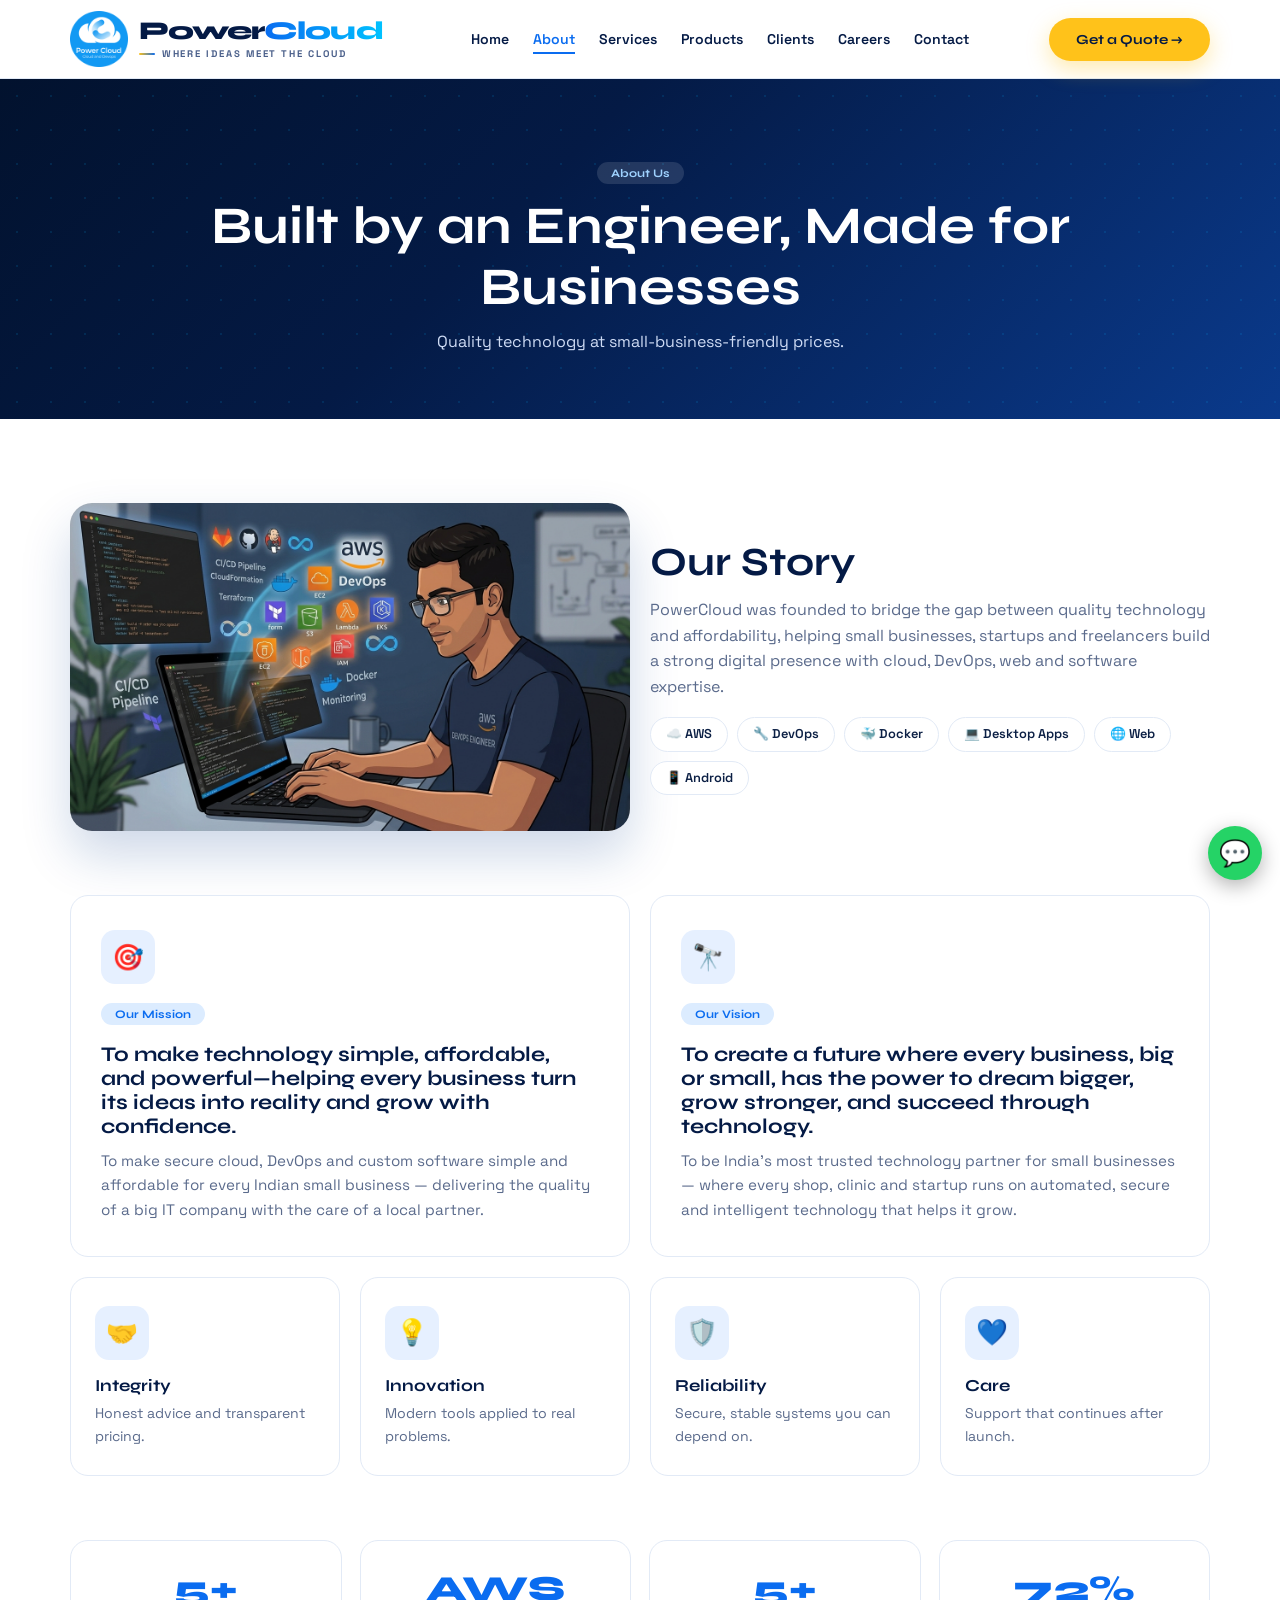
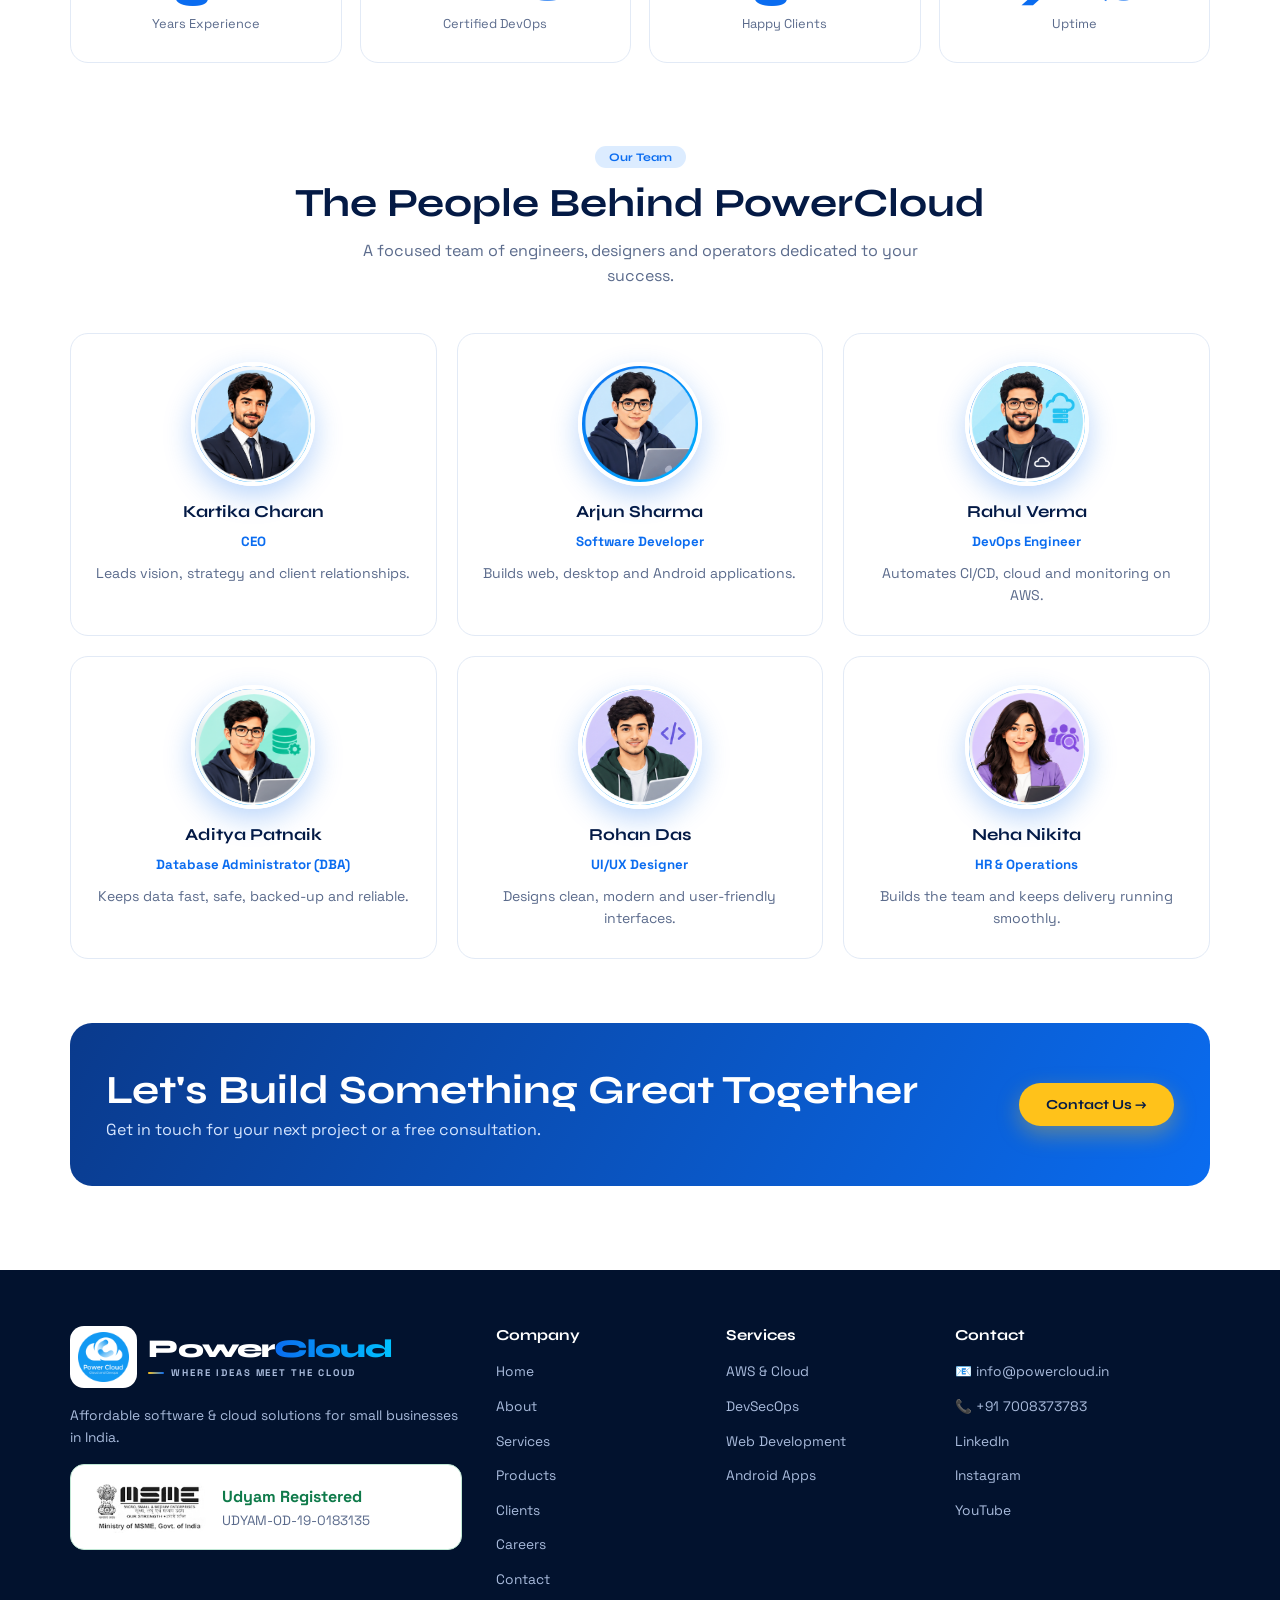
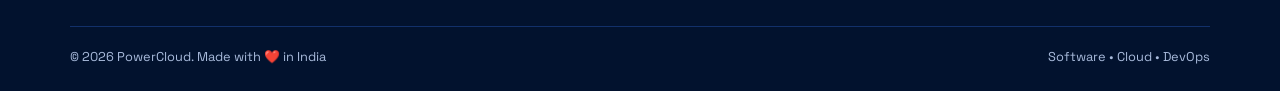
==== about/index.html @ 6727c26b "new web update" ====
<!DOCTYPE html><html lang="en"><head><meta charset="UTF-8"><meta name="viewport" content="width=device-width, initial-scale=1.0">
<title>About PowerCloud | Leading IT & Cloud Solutions Provider in India</title><meta name="description" content="PowerCloud is an Udyam registered IT company offering affordable cloud, DevOps, web and software solutions for small businesses, startups and freelancers."><meta name="keywords" content="about PowerCloud, Udyam registered IT company, software company India, AWS DevOps engineer">
<meta name="author" content="PowerCloud"><meta name="robots" content="index, follow, max-image-preview:large"><link rel="canonical" href="https://powercloud.in/about/">
<link rel="icon" type="image/png" href="https://powercloud.in/images/powercloud_logo.png">
<meta property="og:type" content="website"><meta property="og:site_name" content="PowerCloud"><meta property="og:url" content="https://powercloud.in/about/"><meta property="og:title" content="About PowerCloud | Leading IT & Cloud Solutions Provider in India"><meta property="og:description" content="PowerCloud is an Udyam registered IT company offering affordable cloud, DevOps, web and software solutions for small businesses, startups and freelancers."><meta property="og:image" content="https://powercloud.in/images/powercloud_logo.png">
<meta name="twitter:card" content="summary_large_image"><meta name="twitter:title" content="About PowerCloud | Leading IT & Cloud Solutions Provider in India"><meta name="twitter:description" content="PowerCloud is an Udyam registered IT company offering affordable cloud, DevOps, web and software solutions for small businesses, startups and freelancers."><meta name="theme-color" content="#2563eb"><link href="https://fonts.googleapis.com/css2?family=Space+Grotesk:wght@300;400;500;600;700&family=Syne:wght@400;600;700;800&display=swap" rel="stylesheet"/><link rel="stylesheet" href="../assets/style.css"></head><body>
<nav><div class="c"><a class="brand" href="../"><img src="../images/powercloud_logo.png" alt="PowerCloud logo"><span class="bt2"><b>Power<em>Cloud</em></b><small>Where Ideas Meet the Cloud</small></span></a><ul class="lk"><li><a href="../">Home</a></li><li><a href="../about/" class=on>About</a></li><li><a href="../services/">Services</a></li><li><a href="../products/">Products</a></li><li><a href="../clients/">Clients</a></li><li><a href="../careers/">Careers</a></li><li><a href="../contact/">Contact</a></li></ul>
<a class="btn bp nb" href="../contact/">Get a Quote →</a><button class="ham" aria-label="Menu">☰</button></div></nav>
<header class="ph"><div class="c"><span class="lb">About Us</span><h1>Built by an Engineer, Made for Businesses</h1><p class="sub">Quality technology at small-business-friendly prices.</p></div></header><section class="s"><div class="c"><div class="gr g2" style="margin-top:0;align-items:center"><div class="rv"><img src="../images/about.jpg" alt="PowerCloud AWS DevOps Engineer" style="border-radius:22px;box-shadow:0 24px 50px rgba(10,60,140,.2)"></div>
<div class="rv"><h2>Our Story</h2><p class="sub">PowerCloud was founded to bridge the gap between quality technology and affordability, helping small businesses, startups and freelancers build a strong digital presence with cloud, DevOps, web and software expertise.</p>
<div class="pl"><span>☁️ AWS</span><span>🔧 DevOps</span><span>🐳 Docker</span><span>💻 Desktop Apps</span><span>🌐 Web</span><span>📱 Android</span></div></div></div>
<div class="gr g2 rv" style="margin-top:64px"><div class="cd mv"><div class="ic">🎯</div><span class="lb">Our Mission</span><h3>To make technology simple, affordable, and powerful—helping every business turn its ideas into reality and grow with confidence.</h3><p>To make secure cloud, DevOps and custom software simple and affordable for every Indian small business — delivering the quality of a big IT company with the care of a local partner.</p></div>
<div class="cd mv"><div class="ic">🔭</div><span class="lb">Our Vision</span><h3>To create a future where every business, big or small, has the power to dream bigger, grow stronger, and succeed through technology.</h3><p>To be India's most trusted technology partner for small businesses — where every shop, clinic and startup runs on automated, secure and intelligent technology that helps it grow.</p></div></div>
<div class="gr g4" style="margin-top:20px"><div class="cd rv"><div class="ic">🤝</div><h3>Integrity</h3><p>Honest advice and transparent pricing.</p></div><div class="cd rv"><div class="ic">💡</div><h3>Innovation</h3><p>Modern tools applied to real problems.</p></div><div class="cd rv"><div class="ic">🛡️</div><h3>Reliability</h3><p>Secure, stable systems you can depend on.</p></div><div class="cd rv"><div class="ic">💙</div><h3>Care</h3><p>Support that continues after launch.</p></div></div><div class="st4 rv" style="margin-top:64px"><div><b data-n="5" data-s="+">0</b><span>Years Experience</span></div><div><b>AWS</b><span>Certified DevOps</span></div><div><b data-n="5" data-s="+">0</b><span>Happy Clients</span></div><div><b data-n="99" data-s="%">0</b><span>Uptime</span></div></div><div class="ct" style="margin-top:80px"><span class="lb">Our Team</span><h2>The People Behind PowerCloud</h2><p class="sub">A focused team of engineers, designers and operators dedicated to your success.</p></div><div class="gr g3"><div class="cd rv tm"><div class="av">👨‍💼<img src="../images/team/ceo.jpg" alt="CEO &amp; Founder" onerror="this.remove()"></div><h3>Kartika Charan</h3><small>CEO</small><p style="margin-top:8px">Leads vision, strategy and client relationships.</p></div><div class="cd rv tm"><div class="av">👨‍💻<img src="../images/team/developer.jpg" alt="Software Developer" onerror="this.remove()"></div><h3>Arjun Sharma</h3><small>Software Developer</small><p style="margin-top:8px">Builds web, desktop and Android applications.</p></div><div class="cd rv tm"><div class="av">👨‍💻<img src="../images/team/devops.jpg" alt="DevOps Engineer" onerror="this.remove()"></div><h3>Rahul Verma</h3><small>DevOps Engineer</small><p style="margin-top:8px">Automates CI/CD, cloud and monitoring on AWS.</p></div><div class="cd rv tm"><div class="av">👨‍💻<img src="../images/team/dba.jpg" alt="Database Administrator (DBA)" onerror="this.remove()"></div><h3>Aditya Patnaik</h3><small>Database Administrator (DBA)</small><p style="margin-top:8px">Keeps data fast, safe, backed-up and reliable.</p></div><div class="cd rv tm"><div class="av">👨‍💻<img src="../images/team/ui.jpg" alt="UI/UX Designer" onerror="this.remove()"></div><h3>Rohan Das</h3><small>UI/UX Designer</small><p style="margin-top:8px">Designs clean, modern and user-friendly interfaces.</p></div><div class="cd rv tm"><div class="av">👩‍💻<img src="../images/team/hr.jpg" alt="HR &amp; Operations" onerror="this.remove()"></div><h3>Neha Nikita</h3><small>HR &amp; Operations</small><p style="margin-top:8px">Builds the team and keeps delivery running smoothly.</p></div></div><div class="bn rv"><div><h2>Let's Build Something Great Together</h2><p>Get in touch for your next project or a free consultation.</p></div><a class="btn bp" href="../contact/">Contact Us →</a></div></div></section>
<footer><div class="c"><div class="fg"><div><a class="brand" href="../" style="margin-bottom:16px"><span class="lg"><img src="../images/powercloud_logo.png" alt="PowerCloud logo"></span><span class="bt2"><b>Power<em>Cloud</em></b><small>Where Ideas Meet the Cloud</small></span></a><p>Affordable software &amp; cloud solutions for small businesses in India.</p>
<div class="udy" style="background:#fff;margin-top:16px"><img src="../images/udyam_logo.png" alt="Udyam Registration - MSME, Government of India"><div><b>Udyam Registered</b><span>UDYAM-OD-19-0183135</span></div></div></div>
<div><h4>Company</h4><ul><li><a href="../">Home</a></li><li><a href="../about/">About</a></li><li><a href="../services/">Services</a></li><li><a href="../products/">Products</a></li><li><a href="../clients/">Clients</a></li><li><a href="../careers/">Careers</a></li><li><a href="../contact/">Contact</a></li></ul></div>
<div><h4>Services</h4><ul><li><a href="../services/">AWS &amp; Cloud</a></li><li><a href="../services/">DevSecOps</a></li><li><a href="../services/">Web Development</a></li><li><a href="../services/">Android Apps</a></li></ul></div>
<div><h4>Contact</h4><ul><li><a href="mailto:info@powercloud.in">📧 info@powercloud.in</a></li><li><a href="tel:+917008373783">📞 +91 7008373783</a></li><li><a href="https://www.linkedin.com/company/powercloud-in/" target="_blank" rel="noopener">LinkedIn</a></li><li><a href="https://www.instagram.com/powercloud_india" target="_blank" rel="noopener">Instagram</a></li><li><a href="https://www.youtube.com/@PowerCloud-cn6yg" target="_blank" rel="noopener">YouTube</a></li></ul></div></div>
<div class="fb"><span>© <span id="yr"></span> PowerCloud. Made with ❤️ in India</span><span>Software • Cloud • DevOps</span></div></div></footer>
<a class="fab" href="https://wa.me/917008373783" target="_blank" rel="noopener" title="WhatsApp">💬</a><script src="../assets/site.js"></script></body></html>
---- assets/style.css ----
:root{--nv:#041a45;--nv2:#0a3a8c;--ac:#0a6cf0;--ac2:#00b4ff;--yl:#ffc21a;--tx:#0b1f44;--mu:#5b6b8c;--bd:#e2eaf6;--sf:#f2f7fe;--fh:'Syne',sans-serif;--fb:'Space Grotesk',sans-serif}
*{box-sizing:border-box;margin:0;padding:0}html{scroll-behavior:smooth}
body{background:#fff;color:var(--tx);font-family:var(--fb);line-height:1.6;overflow-x:hidden;padding-bottom:0}
a{text-decoration:none;color:inherit}img{max-width:100%;display:block}
.c{max-width:1180px;margin:0 auto;padding:0 20px}.s{padding:84px 0}.alt{background:var(--sf)}
h1,h2,h3{font-family:var(--fh);line-height:1.15;color:var(--nv)}h2{font-size:clamp(1.7rem,3.4vw,2.5rem);margin-bottom:12px}
.lb{display:inline-block;padding:4px 14px;border-radius:99px;background:#dcecff;color:var(--ac);font:700 .72rem var(--fh);margin-bottom:12px}
.sub{color:var(--mu);max-width:560px}.ct{text-align:center}.ct .sub{margin:0 auto}
.btn{display:inline-flex;gap:8px;align-items:center;justify-content:center;padding:12px 26px;border-radius:99px;font:700 .86rem var(--fh);border:1.5px solid transparent;cursor:pointer;transition:.25s}
.bp{background:var(--yl);color:var(--nv);box-shadow:0 8px 22px rgba(255,194,26,.35)}.bp:hover{transform:translateY(-3px)}
.bb{background:var(--ac);color:#fff}.bb:hover{transform:translateY(-3px);background:#0858c4}
.bg{border-color:rgba(255,255,255,.55);color:#fff}.bg:hover{background:#fff;color:var(--nv)}.bo{border-color:var(--ac);color:var(--ac)}.bo:hover{background:var(--ac);color:#fff}
nav{position:sticky;top:0;z-index:50;background:rgba(255,255,255,.94);backdrop-filter:blur(12px);border-bottom:1px solid var(--bd)}
nav .c{display:flex;align-items:center;justify-content:space-between;height:68px}nav img{height:42px}
.lk{display:flex;gap:30px;list-style:none}.lk a{font:600 .88rem var(--fb);color:var(--nv);position:relative;padding:6px 0}
.lk a:after{content:'';position:absolute;left:0;bottom:0;height:2px;width:0;background:var(--ac);transition:.3s}.lk a:hover:after,.lk a.on:after{width:100%}.lk a.on{color:var(--ac)}
.ham{display:none;background:none;border:0;font-size:1.7rem;color:var(--nv);cursor:pointer}
.hero,.ph{background:linear-gradient(135deg,#02122e,var(--nv) 40%,var(--nv2));color:#fff;position:relative;overflow:hidden}
.hero:before,.ph:before{content:'';position:absolute;inset:0;background-image:radial-gradient(rgba(0,180,255,.25) 1.2px,transparent 1.2px);background-size:34px 34px;animation:pan 30s linear infinite;opacity:.5}
@keyframes pan{to{background-position:340px 340px}}
.hero .c{position:relative;display:grid;grid-template-columns:1.05fr 1fr;gap:30px;align-items:center;padding-top:70px;padding-bottom:60px}
.pill{display:inline-flex;gap:8px;align-items:center;padding:6px 16px;border:1px solid rgba(255,255,255,.3);border-radius:99px;font-size:.78rem;background:rgba(255,255,255,.08)}
.hero h1{color:#fff;font-size:clamp(2.3rem,5.5vw,4rem);margin:18px 0 16px}.hero h1 b{color:var(--ac2);background:linear-gradient(90deg,#00b4ff,#7cf);-webkit-background-clip:text;background-clip:text;-webkit-text-fill-color:transparent}
.hero p.sub{color:#cfdcf5;margin-bottom:26px}.bt{display:flex;gap:12px;flex-wrap:wrap}
.mini{display:flex;gap:26px;flex-wrap:wrap;margin-top:34px;font-size:.82rem;color:#cfdcf5}.mini span{display:flex;gap:8px;align-items:center}
.art{position:relative}.art svg{width:100%;height:auto;animation:fl 5s ease-in-out infinite;filter:drop-shadow(0 30px 40px rgba(0,120,255,.45))}
@keyframes fl{50%{transform:translateY(-16px)}}
.tag2{position:absolute;right:2%;top:4%;font:italic 600 1.2rem 'Space Grotesk';transform:rotate(-8deg);color:#fff;text-align:center}
.tr{background:#fff;border-bottom:1px solid var(--bd)}.tr .c{display:flex;gap:24px;align-items:center;justify-content:center;flex-wrap:wrap;padding-top:18px;padding-bottom:18px;font-size:.86rem;color:var(--mu)}
.tr img{height:46px;width:auto}.tr b{color:var(--tx)}
.ph{text-align:center;padding:80px 0 64px}.ph .c{position:relative}.ph h1{color:#fff;font-size:clamp(2rem,4.8vw,3.3rem);margin-bottom:12px}.ph .sub{margin:0 auto;color:#cfdcf5}.ph .lb{background:rgba(255,255,255,.12);color:#9fd2ff}
.gr{display:grid;gap:20px;margin-top:44px}.g2{grid-template-columns:repeat(2,1fr)}.g3{grid-template-columns:repeat(3,1fr)}.g4{grid-template-columns:repeat(4,1fr)}
.cd{background:#fff;border:1px solid var(--bd);border-radius:18px;padding:28px 24px;transition:.3s;display:block}
.cd:hover{transform:translateY(-8px);border-color:#9cc4ff;box-shadow:0 22px 44px rgba(10,108,240,.16)}
.ic{font-size:1.6rem;width:54px;height:54px;border-radius:14px;display:flex;align-items:center;justify-content:center;background:#e6f0ff;margin-bottom:16px;transition:.3s}.cd:hover .ic{transform:rotate(-8deg) scale(1.1)}
.cd h3{font-size:1.05rem;margin-bottom:7px}.cd p,.cd li{color:var(--mu);font-size:.88rem}.cd ul{list-style:none;margin-top:12px;display:grid;gap:6px}.cd li:before{content:'✓ ';color:var(--ac);font-weight:700}
.tag{display:inline-block;margin-bottom:12px;padding:4px 12px;border-radius:99px;font-size:.7rem;font-weight:700;background:#fff3cf;color:#9a6a00}
.st4{display:grid;grid-template-columns:repeat(4,1fr);gap:18px}.st4 div{text-align:center;padding:26px 10px;border-radius:18px;background:#fff;border:1px solid var(--bd)}
.st4 b{display:block;font:800 2.2rem var(--fh);color:var(--ac)}.st4 span{font-size:.8rem;color:var(--mu)}
.steps{counter-reset:n}.steps .cd{position:relative}.steps .cd:before{counter-increment:n;content:'0' counter(n);position:absolute;right:20px;top:14px;font:800 2.4rem var(--fh);color:#e6f0ff}
.udy{display:flex;gap:16px;align-items:center;margin-top:24px;padding:16px 20px;border:1px solid #bfe7d4;background:#effaf4;border-radius:14px}.udy img{height:52px;width:auto}.udy b{color:#0f7a4a}.udy span{display:block;font-size:.84rem;color:var(--mu)}
.mq{overflow:hidden;margin-top:34px;mask-image:linear-gradient(90deg,transparent,#000 10%,#000 90%,transparent)}.mq div{display:flex;gap:18px;width:max-content;animation:mq 28s linear infinite}.mq:hover div{animation-play-state:paused}
@keyframes mq{to{transform:translateX(-50%)}}.mq a{display:flex;gap:12px;align-items:center;padding:14px 26px;border:1px solid var(--bd);border-radius:14px;background:#fff;font:700 .9rem var(--fh);white-space:nowrap}.mq img{height:34px;width:34px;object-fit:contain}
.quote{margin-top:34px;padding:28px;border-radius:18px;background:#fff;border:1px solid var(--bd);max-width:720px;margin-inline:auto;color:var(--mu);font-style:italic}.quote b{display:block;margin-top:12px;font-style:normal;color:var(--nv)}
.bn{background:linear-gradient(120deg,var(--nv2),var(--ac));color:#fff;border-radius:22px;padding:44px 36px;display:flex;justify-content:space-between;align-items:center;gap:24px;flex-wrap:wrap;margin-top:64px}.bn h2{color:#fff;margin:0 0 4px}.bn p{color:#d6e6ff}
.th{height:120px;border-radius:12px;margin-bottom:14px;display:flex;align-items:center;justify-content:center;font-size:2.6rem;background:linear-gradient(135deg,var(--nv),var(--ac))}
.pl{display:flex;flex-wrap:wrap;gap:9px;margin-top:18px}.pl span{padding:6px 15px;border-radius:99px;background:#fff;border:1px solid var(--bd);font-size:.8rem;font-weight:600}
.cg{display:grid;grid-template-columns:1fr 1.3fr;gap:44px}.ci{display:flex;gap:14px;margin-bottom:20px}.ci i{font-style:normal;width:44px;height:44px;border-radius:12px;background:#e6f0ff;display:flex;align-items:center;justify-content:center;flex-shrink:0}.ci small{display:block;color:var(--mu);font-size:.75rem}
form{background:#fff;border:1px solid var(--bd);border-radius:20px;padding:30px;display:grid;gap:14px;box-shadow:0 20px 50px rgba(10,60,140,.08)}.r2{display:grid;grid-template-columns:1fr 1fr;gap:14px}
label{font:600 .76rem var(--fb);color:var(--mu);display:block;margin-bottom:5px}input,select,textarea{width:100%;background:var(--sf);border:1.5px solid var(--bd);border-radius:10px;padding:12px 14px;color:var(--tx);font:1rem var(--fb);outline:0}
input:focus,select:focus,textarea:focus{border-color:var(--ac);background:#fff}textarea{min-height:110px;resize:vertical}.hp{position:absolute;left:-9999px}#msg{font-size:.88rem;min-height:20px}
footer{background:#02122e;color:#a9bbdc;padding:56px 0 24px}.fg{display:grid;grid-template-columns:2fr 1fr 1fr 1.3fr;gap:34px}footer h4{color:#fff;margin-bottom:14px;font:700 .95rem var(--fh)}
footer ul{list-style:none;display:grid;gap:9px}footer a,footer p{font-size:.86rem}footer li a:hover{color:var(--yl)}.fb{margin-top:34px;padding-top:20px;border-top:1px solid #12306a;font-size:.8rem;display:flex;justify-content:space-between;flex-wrap:wrap;gap:8px}
.fab{position:fixed;right:18px;bottom:20px;width:54px;height:54px;border-radius:50%;background:#25d366;display:flex;align-items:center;justify-content:center;font-size:1.6rem;z-index:40;box-shadow:0 6px 20px rgba(0,0,0,.3);animation:pu 2.4s infinite}
@keyframes pu{0%{box-shadow:0 0 0 0 rgba(37,211,102,.6)}70%,100%{box-shadow:0 0 0 16px rgba(37,211,102,0)}}
.rv{opacity:0;transform:translateY(28px);transition:opacity .7s,transform .7s}.rv.v{opacity:1;transform:none}.rv:nth-child(2){transition-delay:.1s}.rv:nth-child(3){transition-delay:.2s}.rv:nth-child(4){transition-delay:.3s}
@media(max-width:900px){.s{padding:60px 0}.hero .c,.g2,.g3,.cg,.fg{grid-template-columns:1fr}.g4,.st4{grid-template-columns:1fr 1fr}.ham{display:block}.art{max-width:380px;margin:0 auto}.tag2{font-size:.9rem}
.lk{display:none;position:absolute;top:68px;left:0;right:0;flex-direction:column;gap:0;background:#fff;border-bottom:1px solid var(--bd);box-shadow:0 20px 30px rgba(0,0,0,.08)}.lk.o{display:flex}.lk a{display:block;padding:15px 20px;border-top:1px solid var(--bd)}.nb{display:none}
.r2{grid-template-columns:1fr}.bt .btn{flex:1 1 100%}.bn{text-align:center;justify-content:center;padding:34px 22px}.hero .c{padding-top:44px}.mini{gap:16px}}
@media(max-width:480px){.g4,.st4{grid-template-columns:1fr}.st4{grid-template-columns:1fr 1fr}}
@media(prefers-reduced-motion:reduce){*{animation:none!important;transition:none!important}.rv{opacity:1;transform:none}}
nav .c{height:78px}.brand{display:flex;align-items:center;gap:11px}.brand img{height:56px;width:auto}
.bt2 b{display:block;font:800 1.5rem var(--fh);line-height:1;background:linear-gradient(90deg,var(--nv),var(--ac));-webkit-background-clip:text;background-clip:text;-webkit-text-fill-color:transparent}
.bt2 small{display:block;margin-top:5px;font:700 .62rem var(--fb);letter-spacing:.16em;text-transform:uppercase;color:var(--ac)}
footer .lg{background:#fff;border-radius:14px;padding:6px 8px;display:flex}footer .brand img{height:50px}footer .bt2 b{background:none;-webkit-text-fill-color:#fff;color:#fff}footer .bt2 small{color:var(--yl)}
#hs{height:420vh;position:relative}.hero{position:sticky;top:78px;height:calc(100vh - 78px);min-height:540px}.hero:before{pointer-events:none}
.sl{position:absolute;inset:0;display:flex;align-items:center;opacity:0;visibility:hidden;transition:opacity .8s,visibility .8s}.sl.on{opacity:1;visibility:visible}
.sl .c{width:100%;padding-top:20px;padding-bottom:70px}.sl h1{font-size:clamp(1.8rem,4.6vw,3.5rem)}
.sl .tx>*,.sl .art{opacity:0;transform:translateY(26px)}.sl.on .tx>*,.sl.on .art{animation:up .8s forwards}.sl.on .tx>:nth-child(2){animation-delay:.12s}.sl.on .tx>:nth-child(3){animation-delay:.24s}.sl.on .tx>:nth-child(4){animation-delay:.36s}.sl.on .art{animation-delay:.2s}
@keyframes up{to{opacity:1;transform:none}}
.dots{position:absolute;bottom:20px;left:50%;transform:translateX(-50%);display:flex;gap:10px;z-index:3}.dots button{width:12px;height:12px;border-radius:99px;border:0;background:rgba(255,255,255,.35);cursor:pointer;transition:.3s}.dots button.on{width:34px;background:var(--yl)}
.bar{position:absolute;left:0;right:0;bottom:0;height:3px;background:rgba(255,255,255,.12)}.bar i{display:block;height:100%;width:0;background:linear-gradient(90deg,var(--ac2),var(--yl))}
.dash{stroke-dasharray:6 6;animation:ds 1s linear infinite}@keyframes ds{to{stroke-dashoffset:-12}}
.stars{color:#f5a400;letter-spacing:3px;margin-bottom:10px}.au{display:flex;gap:12px;align-items:center;margin-top:18px}.au img{width:48px;height:48px;border-radius:50%;object-fit:cover;border:1px solid var(--bd);background:#fff}
@media(max-width:900px){nav .c{height:70px}.brand img{height:46px}.bt2 b{font-size:1.2rem}.bt2 small{font-size:.54rem;letter-spacing:.1em}.lk{top:70px}
#hs{height:380vh}.hero{top:70px;height:calc(100vh - 70px);min-height:500px}.sl .c{grid-template-columns:1fr;gap:10px;padding-top:12px;padding-bottom:56px}.sl .art{order:-1;max-width:190px}.sl h1{font-size:1.75rem;margin:12px 0 10px}.sl .sub{font-size:.9rem;margin-bottom:16px}.sl .bt .btn{flex:1 1 40%;padding:11px 10px;font-size:.8rem}.sl .tag2{display:none}}
@media(max-width:360px){.bt2 small{display:none}}
.bt2 b{font:800 1.6rem var(--fh);letter-spacing:-.035em;line-height:1;color:var(--nv);background:none;-webkit-text-fill-color:currentColor;display:flex;align-items:center}
.bt2 b:after{content:'';width:8px;height:8px}
.bt2 em{font-style:normal;background:linear-gradient(90deg,#0a6cf0,#00c2ff,#0a6cf0);background-size:200% 100%;-webkit-background-clip:text;background-clip:text;-webkit-text-fill-color:transparent;animation:sh 4s linear infinite}@keyframes sh{to{background-position:-200% 0}}
.bt2 small{display:flex;align-items:center;gap:7px;font-size:.6rem;letter-spacing:.2em;color:#4a5f8a}.bt2 small:before{content:'';width:16px;height:2px;border-radius:2px;background:linear-gradient(90deg,var(--yl),var(--ac))}
footer .bt2 b{color:#fff}footer .bt2 small{color:#a9bbdc}
.art img{width:100%;aspect-ratio:4/3;object-fit:cover;border-radius:22px;border:1px solid rgba(255,255,255,.25);box-shadow:0 30px 60px rgba(0,120,255,.4);background:linear-gradient(135deg,var(--nv2),var(--ac));animation:fl 5s ease-in-out infinite}
.mv{padding:34px 30px}.mv h3{font-size:1.3rem;margin:6px 0 10px}.mv p{font-size:.95rem}
.tm{text-align:center}.tm small{color:var(--ac);font-weight:700}.av{width:124px;height:124px;margin:0 auto 16px;border-radius:50%;position:relative;overflow:hidden;background:linear-gradient(135deg,var(--ac),var(--ac2));display:flex;align-items:center;justify-content:center;font-size:2.8rem;border:4px solid #fff;box-shadow:0 10px 28px rgba(10,108,240,.28)}.av img{position:absolute;inset:0;width:100%;height:100%;object-fit:cover}
.cls{margin-top:44px;display:grid;grid-template-columns:1.1fr 1fr;gap:34px;align-items:center;padding:40px;border-radius:24px;background:linear-gradient(135deg,var(--nv),var(--nv2));position:relative;overflow:hidden}
.cls ul{list-style:none;margin:16px 0 22px;display:grid;gap:8px;color:#fff;font-size:.92rem}.cls li:before{content:'✓ ';color:var(--yl);font-weight:700}.cls form h3{margin-bottom:2px}
.fm{font-size:.88rem;min-height:20px}
@media(max-width:900px){.cls{grid-template-columns:1fr;padding:26px 18px}.sl .art{max-width:230px}.bt2 b{font-size:1.3rem}.bt2 small{font-size:.5rem;letter-spacing:.12em}.bt2 small:before{width:10px}}
.vh{position:relative!important;top:auto!important;height:calc(100vh - 78px);height:calc(100svh - 78px);min-height:540px;display:flex;align-items:center}.vh:before{display:none}
.bgv{position:absolute;inset:0;width:100%;height:100%;object-fit:cover}
.ov{position:absolute;inset:0;background:linear-gradient(90deg,rgba(2,18,46,.88),rgba(2,18,46,.55) 55%,rgba(2,18,46,.2))}
.vh .c{position:relative;display:block;width:100%;padding-top:40px;padding-bottom:60px}.vh .tx{max-width:650px}
.vh .tx>*{opacity:0;animation:up .8s forwards}.vh .tx>:nth-child(2){animation-delay:.12s}.vh .tx>:nth-child(3){animation-delay:.24s}.vh .tx>:nth-child(4){animation-delay:.36s}
.mt{position:absolute;right:20px;bottom:20px;z-index:3;width:46px;height:46px;border-radius:50%;border:1px solid rgba(255,255,255,.45);background:rgba(0,0,0,.45);color:#fff;font-size:1.1rem;cursor:pointer;backdrop-filter:blur(6px)}
@media(max-width:900px){.vh{height:calc(100vh - 70px);height:calc(100svh - 70px);min-height:500px}.ov{background:rgba(2,18,46,.72)}.vh .tx{text-align:center;margin:0 auto}.vh .bt{justify-content:center}}
input[type=file]{padding:10px;background:#fff;border-style:dashed;cursor:pointer}.lk{gap:24px}
@media(max-width:1100px) and (min-width:901px){.nb{display:none}.lk{gap:18px}}
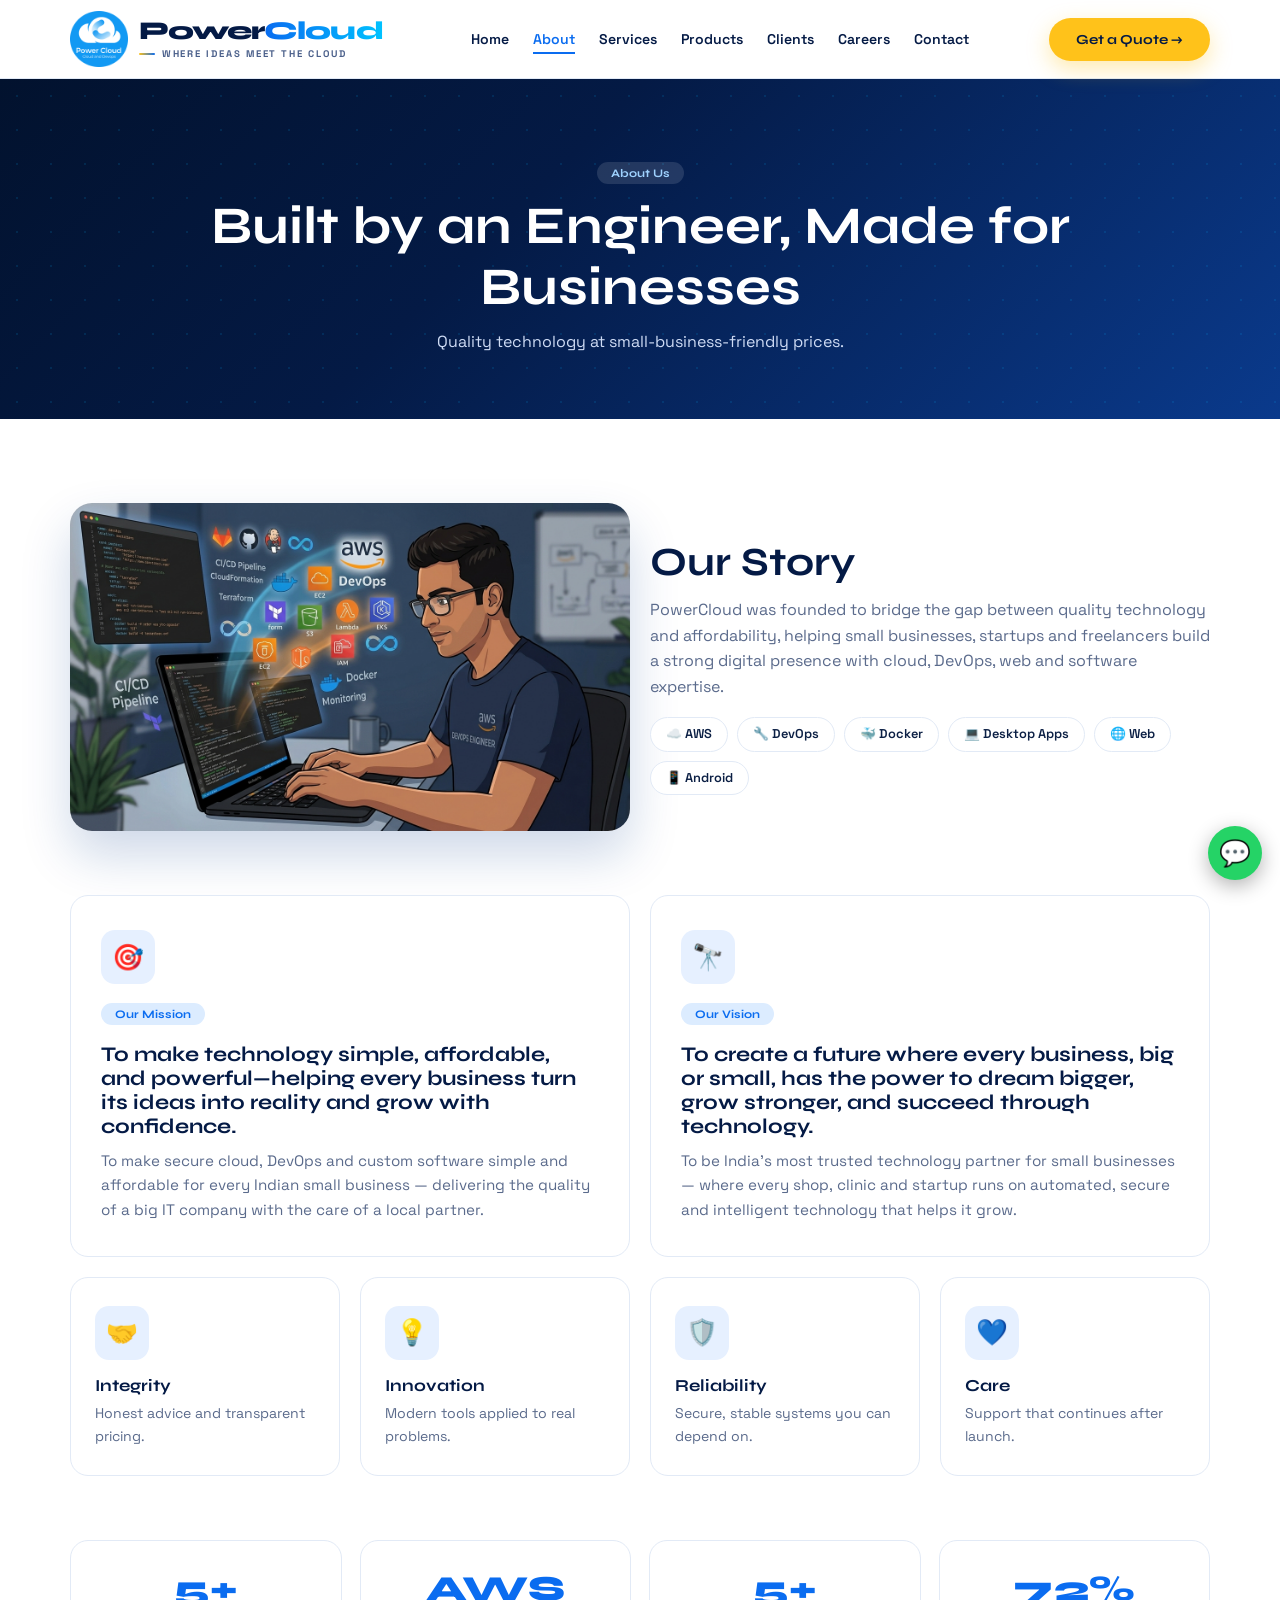
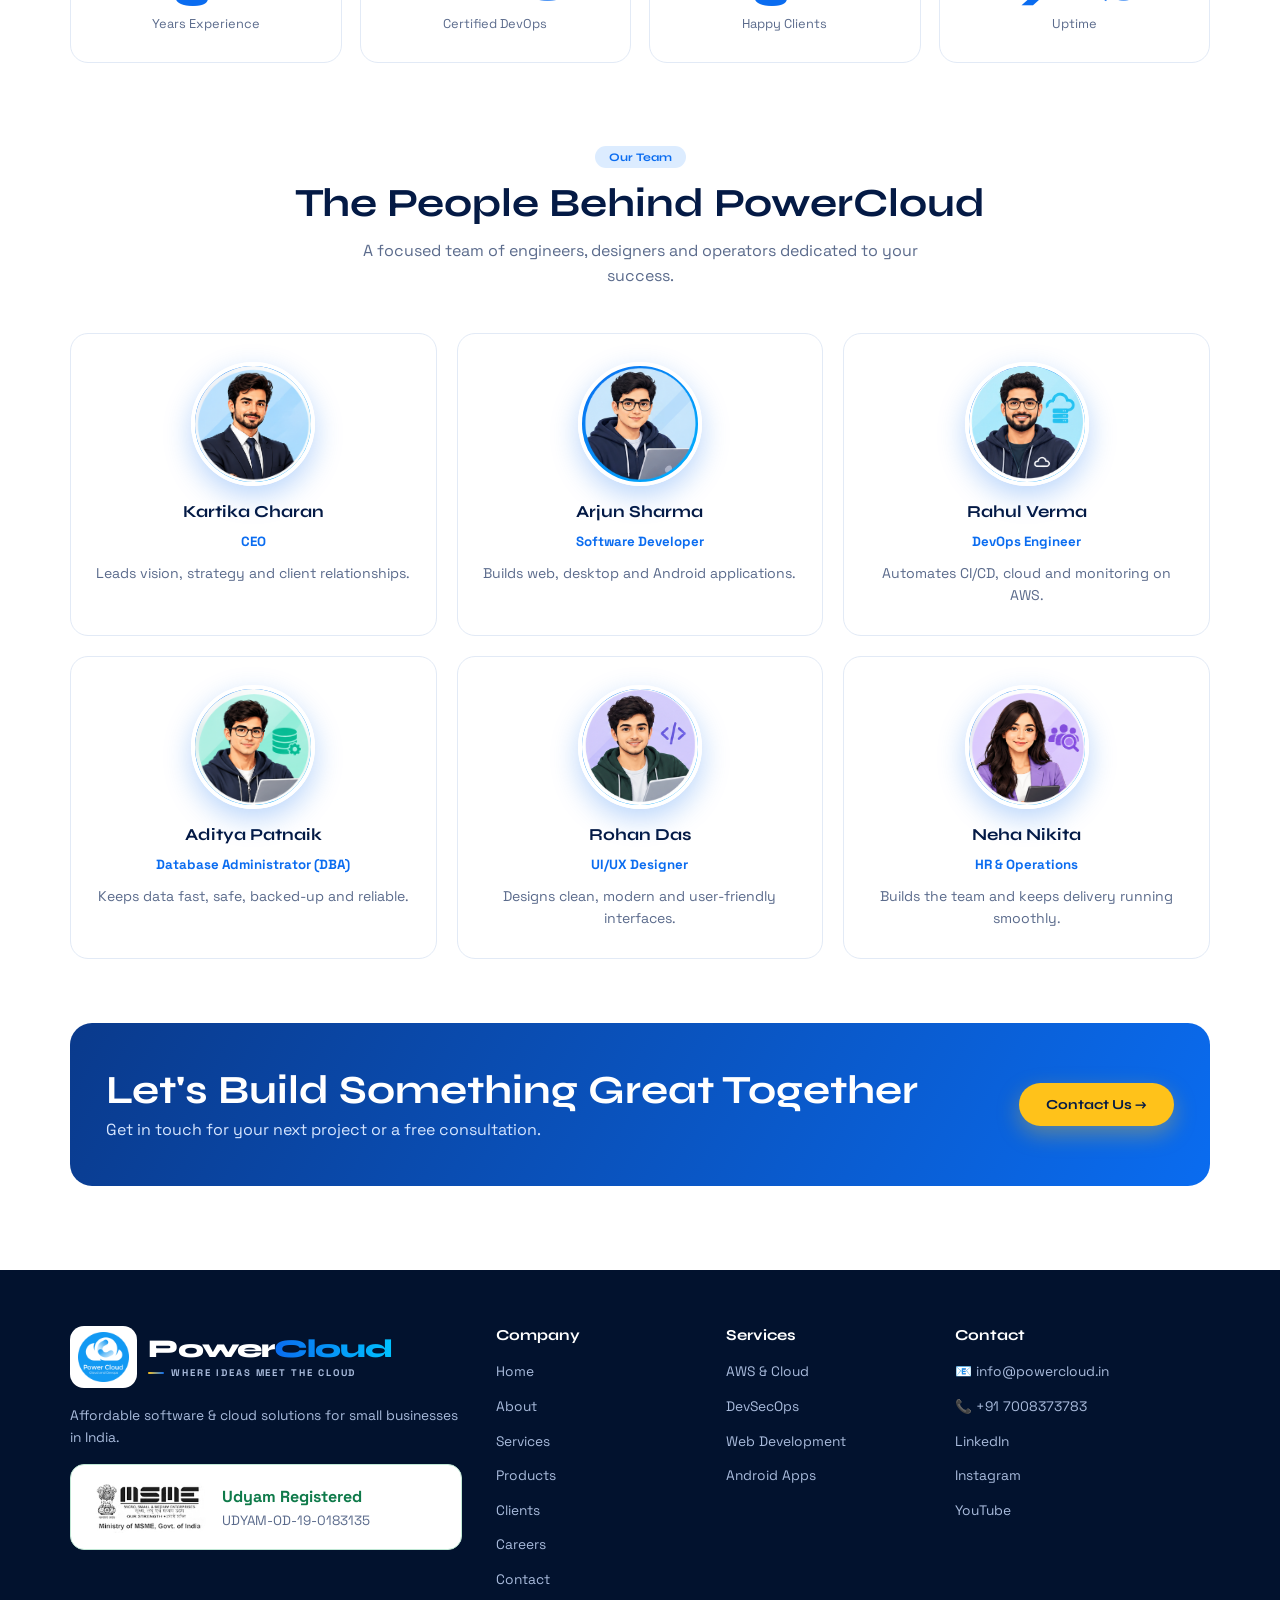
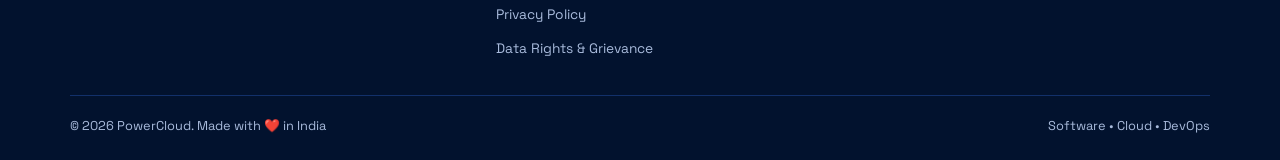
==== commit a66b2f3f: "Update index.html" ====
--- a/about/index.html
+++ b/about/index.html
@@ -14,8 +14,8 @@
 <div class="gr g4" style="margin-top:20px"><div class="cd rv"><div class="ic">🤝</div><h3>Integrity</h3><p>Honest advice and transparent pricing.</p></div><div class="cd rv"><div class="ic">💡</div><h3>Innovation</h3><p>Modern tools applied to real problems.</p></div><div class="cd rv"><div class="ic">🛡️</div><h3>Reliability</h3><p>Secure, stable systems you can depend on.</p></div><div class="cd rv"><div class="ic">💙</div><h3>Care</h3><p>Support that continues after launch.</p></div></div><div class="st4 rv" style="margin-top:64px"><div><b data-n="5" data-s="+">0</b><span>Years Experience</span></div><div><b>AWS</b><span>Certified DevOps</span></div><div><b data-n="5" data-s="+">0</b><span>Happy Clients</span></div><div><b data-n="99" data-s="%">0</b><span>Uptime</span></div></div><div class="ct" style="margin-top:80px"><span class="lb">Our Team</span><h2>The People Behind PowerCloud</h2><p class="sub">A focused team of engineers, designers and operators dedicated to your success.</p></div><div class="gr g3"><div class="cd rv tm"><div class="av">👨‍💼<img src="../images/team/ceo.jpg" alt="CEO &amp; Founder" onerror="this.remove()"></div><h3>Kartika Charan</h3><small>CEO</small><p style="margin-top:8px">Leads vision, strategy and client relationships.</p></div><div class="cd rv tm"><div class="av">👨‍💻<img src="../images/team/developer.jpg" alt="Software Developer" onerror="this.remove()"></div><h3>Arjun Sharma</h3><small>Software Developer</small><p style="margin-top:8px">Builds web, desktop and Android applications.</p></div><div class="cd rv tm"><div class="av">👨‍💻<img src="../images/team/devops.jpg" alt="DevOps Engineer" onerror="this.remove()"></div><h3>Rahul Verma</h3><small>DevOps Engineer</small><p style="margin-top:8px">Automates CI/CD, cloud and monitoring on AWS.</p></div><div class="cd rv tm"><div class="av">👨‍💻<img src="../images/team/dba.jpg" alt="Database Administrator (DBA)" onerror="this.remove()"></div><h3>Aditya Patnaik</h3><small>Database Administrator (DBA)</small><p style="margin-top:8px">Keeps data fast, safe, backed-up and reliable.</p></div><div class="cd rv tm"><div class="av">👨‍💻<img src="../images/team/ui.jpg" alt="UI/UX Designer" onerror="this.remove()"></div><h3>Rohan Das</h3><small>UI/UX Designer</small><p style="margin-top:8px">Designs clean, modern and user-friendly interfaces.</p></div><div class="cd rv tm"><div class="av">👩‍💻<img src="../images/team/hr.jpg" alt="HR &amp; Operations" onerror="this.remove()"></div><h3>Neha Nikita</h3><small>HR &amp; Operations</small><p style="margin-top:8px">Builds the team and keeps delivery running smoothly.</p></div></div><div class="bn rv"><div><h2>Let's Build Something Great Together</h2><p>Get in touch for your next project or a free consultation.</p></div><a class="btn bp" href="../contact/">Contact Us →</a></div></div></section>
 <footer><div class="c"><div class="fg"><div><a class="brand" href="../" style="margin-bottom:16px"><span class="lg"><img src="../images/powercloud_logo.png" alt="PowerCloud logo"></span><span class="bt2"><b>Power<em>Cloud</em></b><small>Where Ideas Meet the Cloud</small></span></a><p>Affordable software &amp; cloud solutions for small businesses in India.</p>
 <div class="udy" style="background:#fff;margin-top:16px"><img src="../images/udyam_logo.png" alt="Udyam Registration - MSME, Government of India"><div><b>Udyam Registered</b><span>UDYAM-OD-19-0183135</span></div></div></div>
-<div><h4>Company</h4><ul><li><a href="../">Home</a></li><li><a href="../about/">About</a></li><li><a href="../services/">Services</a></li><li><a href="../products/">Products</a></li><li><a href="../clients/">Clients</a></li><li><a href="../careers/">Careers</a></li><li><a href="../contact/">Contact</a></li></ul></div>
+<div><h4>Company</h4><ul><li><a href="../">Home</a></li><li><a href="../about/">About</a></li><li><a href="../services/">Services</a></li><li><a href="../products/">Products</a></li><li><a href="../clients/">Clients</a></li><li><a href="../careers/">Careers</a></li><li><a href="../contact/">Contact</a></li><li><a href="../privacy-policy/">Privacy Policy</a></li><li><a href="../data-request/">Data Rights &amp; Grievance</a></li></ul></div>
 <div><h4>Services</h4><ul><li><a href="../services/">AWS &amp; Cloud</a></li><li><a href="../services/">DevSecOps</a></li><li><a href="../services/">Web Development</a></li><li><a href="../services/">Android Apps</a></li></ul></div>
 <div><h4>Contact</h4><ul><li><a href="mailto:info@powercloud.in">📧 info@powercloud.in</a></li><li><a href="tel:+917008373783">📞 +91 7008373783</a></li><li><a href="https://www.linkedin.com/company/powercloud-in/" target="_blank" rel="noopener">LinkedIn</a></li><li><a href="https://www.instagram.com/powercloud_india" target="_blank" rel="noopener">Instagram</a></li><li><a href="https://www.youtube.com/@PowerCloud-cn6yg" target="_blank" rel="noopener">YouTube</a></li></ul></div></div>
 <div class="fb"><span>© <span id="yr"></span> PowerCloud. Made with ❤️ in India</span><span>Software • Cloud • DevOps</span></div></div></footer>
-<a class="fab" href="https://wa.me/917008373783" target="_blank" rel="noopener" title="WhatsApp">💬</a><script src="../assets/site.js"></script></body></html>+<a class="fab" href="https://wa.me/917008373783" target="_blank" rel="noopener" title="WhatsApp">💬</a><script src="../assets/site.js"></script></body></html>
--- a/assets/style.css
+++ b/assets/style.css
@@ -96,3 +96,11 @@
 @media(max-width:900px){.vh{height:calc(100vh - 70px);height:calc(100svh - 70px);min-height:500px}.ov{background:rgba(2,18,46,.72)}.vh .tx{text-align:center;margin:0 auto}.vh .bt{justify-content:center}}
 input[type=file]{padding:10px;background:#fff;border-style:dashed;cursor:pointer}.lk{gap:24px}
 @media(max-width:1100px) and (min-width:901px){.nb{display:none}.lk{gap:18px}}
+
+
+.ck{display:flex;gap:10px;align-items:flex-start;font-size:.82rem;color:var(--mu);line-height:1.5;cursor:pointer;background:#fff;border:1.5px solid var(--bd);border-radius:12px;padding:12px 14px;transition:border-color .2s,background .2s}
+.ck input{width:18px;height:18px;margin-top:3px;flex-shrink:0;accent-color:var(--ac)}
+.ck a{color:var(--ac);text-decoration:underline}
+.ck:hover{border-color:var(--ac)}
+.ck:has(input:checked){border-color:var(--ac);background:var(--sf)}
+.nt{font-size:.78rem;color:var(--mu);background:var(--sf);border-radius:10px;padding:10px 12px;line-height:1.5}
